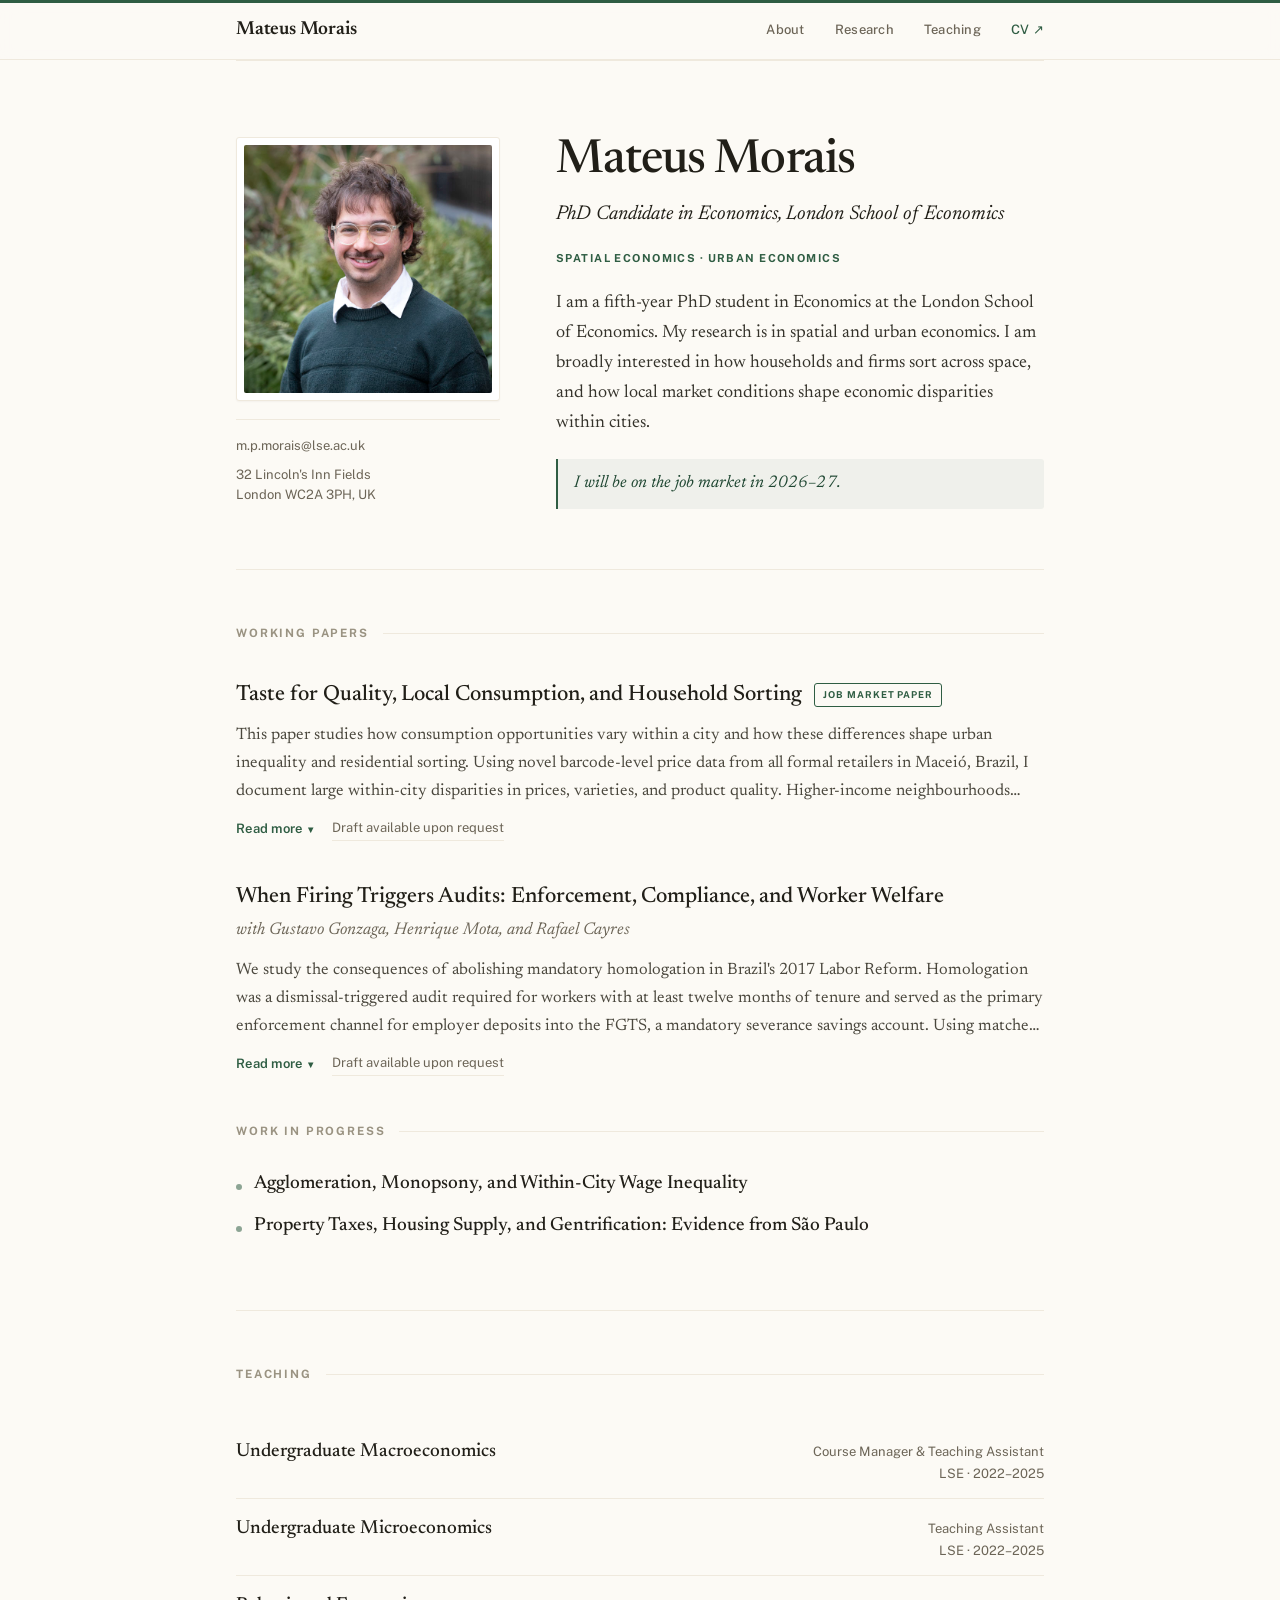
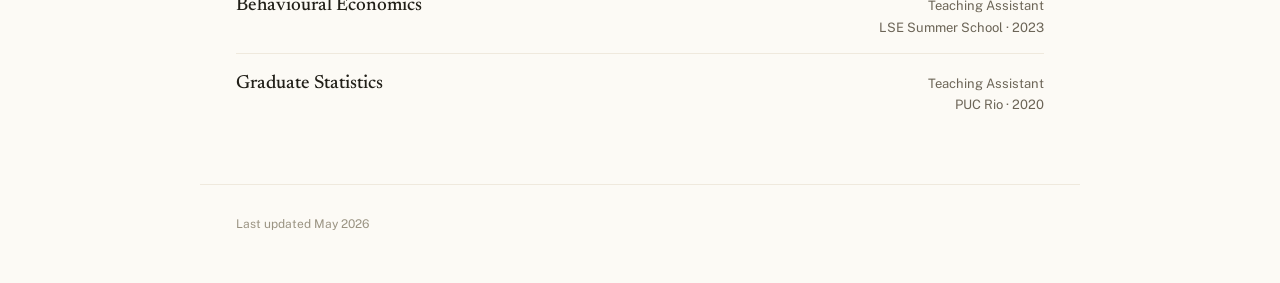
==== index.html @ fc4db218 "Initial site with GA4 analytics" ====
<!DOCTYPE html>
<html lang="en">
<head>
  <meta charset="UTF-8">
  <meta name="viewport" content="width=device-width, initial-scale=1.0">
  <meta name="description" content="Mateus Morais – PhD Candidate in Economics at the London School of Economics, researching spatial and urban economics.">
  <title>Mateus Morais</title>
  <!-- Google tag (gtag.js) -->
  <script async src="https://www.googletagmanager.com/gtag/js?id=G-FE8JDE9V4Y"></script>
  <script>
    window.dataLayer = window.dataLayer || [];
    function gtag(){dataLayer.push(arguments);}
    gtag('js', new Date());
    gtag('config', 'G-FE8JDE9V4Y');
  </script>
  <link rel="preconnect" href="https://fonts.googleapis.com">
  <link rel="preconnect" href="https://fonts.gstatic.com" crossorigin>
  <link href="https://fonts.googleapis.com/css2?family=Newsreader:ital,opsz,wght@0,6..72,400;0,6..72,500;0,6..72,600;1,6..72,400;1,6..72,500&family=Public+Sans:wght@400;500;600;700&display=swap" rel="stylesheet">
  <style>
    *, *::before, *::after { box-sizing: border-box; margin: 0; padding: 0; }

    :root {
      --paper:   #fcfaf5;
      --card:    #ffffff;
      --ink:     #211f18;
      --muted:   #6c6557;
      --faint:   #9a9382;
      --rule:    #efe9dd;
      --green:   #2f5d43;
      --green-d: #1e4631;
      --nav-h:   60px;
    }

    html { scroll-behavior: smooth; scroll-padding-top: var(--nav-h); }

    body {
      font-family: "Newsreader", Georgia, serif;
      font-optical-sizing: auto;
      font-size: 18px;
      line-height: 1.66;
      color: var(--ink);
      background: var(--paper);
      -webkit-font-smoothing: antialiased;
      text-rendering: optimizeLegibility;
    }

    .sans { font-family: "Public Sans", sans-serif; }

    /* top hairline accent */
    body::before {
      content: "";
      position: fixed; top: 0; left: 0; right: 0;
      height: 3px; background: var(--green);
      z-index: 200;
    }

    /* ── Nav ── */
    nav {
      position: sticky; top: 0; z-index: 100;
      height: var(--nav-h);
      background: rgba(252, 250, 245, 0.85);
      backdrop-filter: blur(10px); -webkit-backdrop-filter: blur(10px);
      border-bottom: 1px solid var(--rule);
    }
    .nav-inner {
      max-width: 880px; margin: 0 auto; padding: 0 36px; height: 100%;
      display: flex; align-items: center; justify-content: space-between;
    }
    .nav-name {
      font-family: "Newsreader", serif;
      font-size: 19px; font-weight: 600; letter-spacing: -0.01em;
      color: var(--ink); text-decoration: none;
    }
    .nav-links { display: flex; gap: 30px; align-items: center; }
    .nav-links a {
      font-family: "Public Sans", sans-serif;
      font-size: 13px; font-weight: 500; letter-spacing: 0.02em;
      color: var(--muted); text-decoration: none;
      transition: color 0.18s ease;
    }
    .nav-links a:hover { color: var(--green); }
    .nav-links a.nav-cv { color: var(--green); }
    .nav-links a.nav-cv:hover { color: var(--green-d); }

    main { max-width: 880px; margin: 0 auto; padding: 0 36px; }

    /* ── About ── */
    #about { padding: 76px 0 60px; }
    .about-grid {
      display: grid; grid-template-columns: 264px 1fr;
      gap: 56px; align-items: start;
    }
    .about-photo { display: flex; flex-direction: column; }
    .about-photo .frame {
      padding: 7px; background: var(--card);
      border: 1px solid var(--rule);
      border-radius: 3px;
      box-shadow: 0 1px 2px rgba(40,35,20,0.04);
    }
    .about-photo img {
      width: 100%; display: block; border-radius: 2px;
      aspect-ratio: 1 / 1; object-fit: cover; object-position: center top;
    }
    .photo-info {
      margin-top: 18px; padding-top: 16px;
      border-top: 1px solid var(--rule);
      display: flex; flex-direction: column; gap: 9px;
    }
    .photo-info a, .photo-info span {
      font-family: "Public Sans", sans-serif;
      font-size: 13px; line-height: 1.5; color: var(--muted);
      text-decoration: none;
    }
    .photo-info a:hover { color: var(--green); }
    .photo-info-address { display: flex; flex-direction: column; gap: 1px; }

    .about-text h1 {
      font-size: 47px; font-weight: 500; letter-spacing: -0.02em;
      line-height: 1.04; margin-bottom: 12px;
    }
    .about-text .role {
      font-style: italic; font-size: 20px; color: var(--ink);
      margin-bottom: 6px;
    }
    .about-text .fields {
      font-family: "Public Sans", sans-serif;
      font-size: 11px; font-weight: 700; letter-spacing: 0.13em;
      text-transform: uppercase; color: var(--green);
      margin: 18px 0 22px;
    }
    .about-text .bio { margin-bottom: 15px; color: #34322a; }
    .jm-note {
      margin-top: 20px; padding: 11px 16px;
      background: rgba(47,93,67,0.06);
      border-left: 2.5px solid var(--green);
      font-style: italic; font-size: 17px; color: var(--green-d);
      border-radius: 0 3px 3px 0;
    }

    /* ── Sections ── */
    section { padding: 54px 0; border-top: 1px solid var(--rule); }

    .section-label {
      font-family: "Public Sans", sans-serif;
      font-size: 11.5px; font-weight: 700; letter-spacing: 0.16em;
      text-transform: uppercase; color: var(--faint);
      margin-bottom: 38px;
      display: flex; align-items: center; gap: 14px;
    }
    .section-label::after {
      content: ""; flex: 1; height: 1px; background: var(--rule);
    }
    .section-sublabel {
      font-family: "Public Sans", sans-serif;
      font-size: 11.5px; font-weight: 700; letter-spacing: 0.16em;
      text-transform: uppercase; color: var(--faint);
      margin: 46px 0 30px;
      display: flex; align-items: center; gap: 14px;
    }
    .section-sublabel::after { content: ""; flex: 1; height: 1px; background: var(--rule); }

    /* ── Papers ── */
    .paper { margin-bottom: 42px; }
    .paper:last-child { margin-bottom: 0; }
    .paper-title-row {
      display: flex; align-items: baseline; gap: 12px; flex-wrap: wrap;
      margin-bottom: 5px;
    }
    .paper-title {
      font-size: 22px; font-weight: 500; line-height: 1.32; color: var(--ink);
    }
    .jmp-badge {
      font-family: "Public Sans", sans-serif;
      font-size: 9.5px; font-weight: 700; letter-spacing: 0.1em;
      text-transform: uppercase; color: var(--green);
      border: 1px solid var(--green); border-radius: 3px;
      padding: 3px 8px; white-space: nowrap; flex-shrink: 0;
      transform: translateY(-2px);
    }
    .paper-authors {
      font-style: italic; font-size: 17px; color: var(--muted); margin-bottom: 8px;
    }
    .abstract-text {
      font-size: 16.5px; line-height: 1.7; color: #4a473d;
      margin-top: 11px;
      display: -webkit-box;
      -webkit-line-clamp: 3;
      -webkit-box-orient: vertical;
      overflow: hidden;
    }
    .abstract-text.expanded {
      display: block;
      -webkit-line-clamp: unset;
      overflow: visible;
    }
    .paper-actions {
      display: flex; align-items: center; gap: 18px; margin-top: 12px;
      font-family: "Public Sans", sans-serif;
    }
    .abstract-toggle {
      background: none; border: none; padding: 0; cursor: pointer;
      font-family: "Public Sans", sans-serif; font-size: 13px; font-weight: 600;
      letter-spacing: 0.02em; color: var(--green);
      display: inline-flex; align-items: center; gap: 6px;
    }
    .abstract-toggle .chev { transition: transform 0.3s ease; font-size: 10px; }
    .abstract-toggle.open .chev { transform: rotate(180deg); }
    .abstract-toggle:hover { color: var(--green-d); }
    .paper-link {
      font-size: 13px; color: var(--muted); text-decoration: none;
      border-bottom: 1px solid var(--rule); padding-bottom: 1px;
    }
    .paper-link:hover { color: var(--green); border-color: var(--green); }

    .wip { margin-bottom: 16px; padding-left: 18px; position: relative; }
    .wip::before {
      content: ""; position: absolute; left: 0; top: 13px;
      width: 6px; height: 6px; border-radius: 50%;
      background: var(--green); opacity: 0.55;
    }
    .wip-title { font-size: 19px; font-weight: 500; line-height: 1.4; }

    /* ── Teaching ── */
    .teaching-item {
      display: flex; justify-content: space-between; align-items: baseline;
      gap: 24px; padding: 14px 0; border-bottom: 1px solid var(--rule);
    }
    .teaching-item:last-child { border-bottom: none; }
    .teaching-course { font-size: 19px; font-weight: 500; }
    .teaching-meta {
      font-family: "Public Sans", sans-serif;
      font-size: 13px; color: var(--muted); text-align: right; flex-shrink: 0;
    }

    footer {
      max-width: 880px; margin: 0 auto;
      padding: 30px 36px 48px; border-top: 1px solid var(--rule);
      font-family: "Public Sans", sans-serif;
      font-size: 12px; color: var(--faint);
    }

    @media (max-width: 720px) {
      body { font-size: 17px; }
      .about-grid { grid-template-columns: 1fr; gap: 30px; }
      .about-photo { max-width: 300px; }
      .about-text h1 { font-size: 38px; }
      .nav-inner, main { padding-left: 22px; padding-right: 22px; }
      .nav-links { gap: 18px; }
      .teaching-item { flex-direction: column; gap: 2px; }
      .teaching-meta { text-align: left; }
    }
  </style>
</head>
<body>

  <nav>
    <div class="nav-inner">
      <a href="#about" class="nav-name">Mateus Morais</a>
      <div class="nav-links">
        <a href="#about">About</a>
        <a href="#research">Research</a>
        <a href="#teaching">Teaching</a>
        <a href="cv.html" class="nav-cv">CV ↗</a>
      </div>
    </div>
  </nav>

  <main>

    <section id="about">
      <div class="about-grid">
        <div class="about-photo">
          <div class="frame"><img src="[data-uri]" alt="Mateus Morais"></div>
          <div class="photo-info">
            <a href="mailto:m.p.morais@lse.ac.uk">m.p.morais@lse.ac.uk</a>
            <div class="photo-info-address">
              <span>32 Lincoln's Inn Fields</span>
              <span>London WC2A 3PH, UK</span>
            </div>
          </div>
        </div>
        <div class="about-text">
          <h1>Mateus Morais</h1>
          <p class="role">PhD Candidate in Economics, London School of Economics</p>
          <p class="fields">Spatial Economics &middot; Urban Economics</p>
          <p class="bio">
            I am a fifth-year PhD student in Economics at the London School of
            Economics. My research is in spatial and urban economics. I am broadly interested in how households and firms sort across space, and how local market conditions shape economic disparities within cities.
          </p>
          <p class="jm-note">I will be on the job market in 2026–27.</p>
        </div>
      </div>
    </section>

    <section id="research">
      <p class="section-label">Working Papers</p>

      <div class="paper">
        <div class="paper-title-row">
          <span class="paper-title">Taste for Quality, Local Consumption, and Household Sorting</span>
          <span class="jmp-badge">Job Market Paper</span>
        </div>
        <p class="abstract-text" id="abs-1">
          This paper studies how consumption opportunities vary within a city and how these
          differences shape urban inequality and residential sorting. Using novel barcode-level
          price data from all formal retailers in Maceió, Brazil, I document large within-city
          disparities in prices, varieties, and product quality. Higher-income neighbourhoods
          offer greater variety and quality at systematically higher prices. To interpret these
          patterns, I develop a quantitative spatial model in which households value varieties
          and quality differently by income, and firms choose both locations and product
          assortments. In this environment, neighbourhood composition affects the market size
          for a given variety, creating consumption externalities: households benefit from
          living near others with similar preferences because it expands the set of varieties
          they can access. The model clarifies how these endogenous differences in product
          availability and pricing generate an amenity that attracts richer households and
          amplifies spatial inequality. A counterfactual that eliminates local shopping frictions
          substantially reduces income-gradient sorting, quantifying how endogenous retail supply
          amplifies spatial inequality through the consumption channel.
        </p>
        <div class="paper-actions">
          <button class="abstract-toggle" data-target="abs-1">Read more <span class="chev">▾</span></button>
          <a href="mailto:m.p.morais@lse.ac.uk?subject=Draft request: When Firing Triggers Audits" class="paper-link">Draft available upon request</a>
        </div>
      </div>

      <div class="paper">
        <div class="paper-title-row">
          <span class="paper-title">When Firing Triggers Audits: Enforcement, Compliance, and Worker Welfare</span>
        </div>
        <p class="paper-authors">with Gustavo Gonzaga, Henrique Mota, and Rafael Cayres</p>
        <p class="abstract-text" id="abs-2">
          We study the consequences of abolishing mandatory homologation in Brazil's 2017 Labor
          Reform. Homologation was a dismissal-triggered audit required for workers with at least
          twelve months of tenure and served as the primary enforcement channel for employer
          deposits into the FGTS, a mandatory severance savings account. Using matched
          employer–employee administrative data and a differences-in-differences design that
          compares workers at 11 versus 12 months of tenure before and after the reform, we find
          that unjustified dismissal rates at 11 months fell by 0.524 percentage points — about
          16% of the pre-reform level. Effects are largest in small firms, low-inspection sectors,
          and among less-educated workers, consistent with non-compliance being more prevalent
          where oversight is weakest. We then estimate a search-and-matching model with learning
          and endogenous compliance, disciplined by the full tenure-hazard profile. Estimated on
          pre-reform data only, the model predicts that the month-11 spike disappears after
          homologation is removed — an out-of-sample prediction confirmed by the data. The model
          implies that routine inspections alone are insufficient to sustain compliance, so the
          reform increases evasion. Although job stability improves, within the model per-worker
          welfare falls by 0.92 monthly wages because the loss of enforced savings contributions
          outweighs the reduction in anticipatory dismissals. Overall, enforcement design matters
          as much as statutory firing costs.
        </p>
        <div class="paper-actions">
          <button class="abstract-toggle" data-target="abs-2">Read more <span class="chev">▾</span></button>
          <a href="mailto:m.p.morais@lse.ac.uk?subject=Draft request: When Firing Triggers Audits" class="paper-link">Draft available upon request</a>
        </div>
      </div>

      <p class="section-sublabel">Work in Progress</p>

      <div class="wip"><p class="wip-title">Agglomeration, Monopsony, and Within-City Wage Inequality</p></div>
      <div class="wip"><p class="wip-title">Property Taxes, Housing Supply, and Gentrification: Evidence from São Paulo</p></div>

    </section>

    <section id="teaching">
      <p class="section-label">Teaching</p>

      <div class="teaching-item">
        <p class="teaching-course">Undergraduate Macroeconomics</p>
        <p class="teaching-meta">Course Manager &amp; Teaching Assistant<br>LSE · 2022–2025</p>
      </div>
      <div class="teaching-item">
        <p class="teaching-course">Undergraduate Microeconomics</p>
        <p class="teaching-meta">Teaching Assistant<br>LSE · 2022–2025</p>
      </div>
      <div class="teaching-item">
        <p class="teaching-course">Behavioural Economics</p>
        <p class="teaching-meta">Teaching Assistant<br>LSE Summer School · 2023</p>
      </div>
      <div class="teaching-item">
        <p class="teaching-course">Graduate Statistics</p>
        <p class="teaching-meta">Teaching Assistant<br>PUC Rio · 2020</p>
      </div>

    </section>

  </main>

  <footer>Last updated May 2026</footer>

  <script>
    document.querySelectorAll('.abstract-toggle').forEach(function (btn) {
      var el = document.getElementById(btn.dataset.target);
      btn.addEventListener('click', function () {
        var open = el.classList.toggle('expanded');
        btn.classList.toggle('open', open);
        btn.firstChild.textContent = open ? 'Read less ' : 'Read more ';
      });
    });
  </script>

</body>
</html>
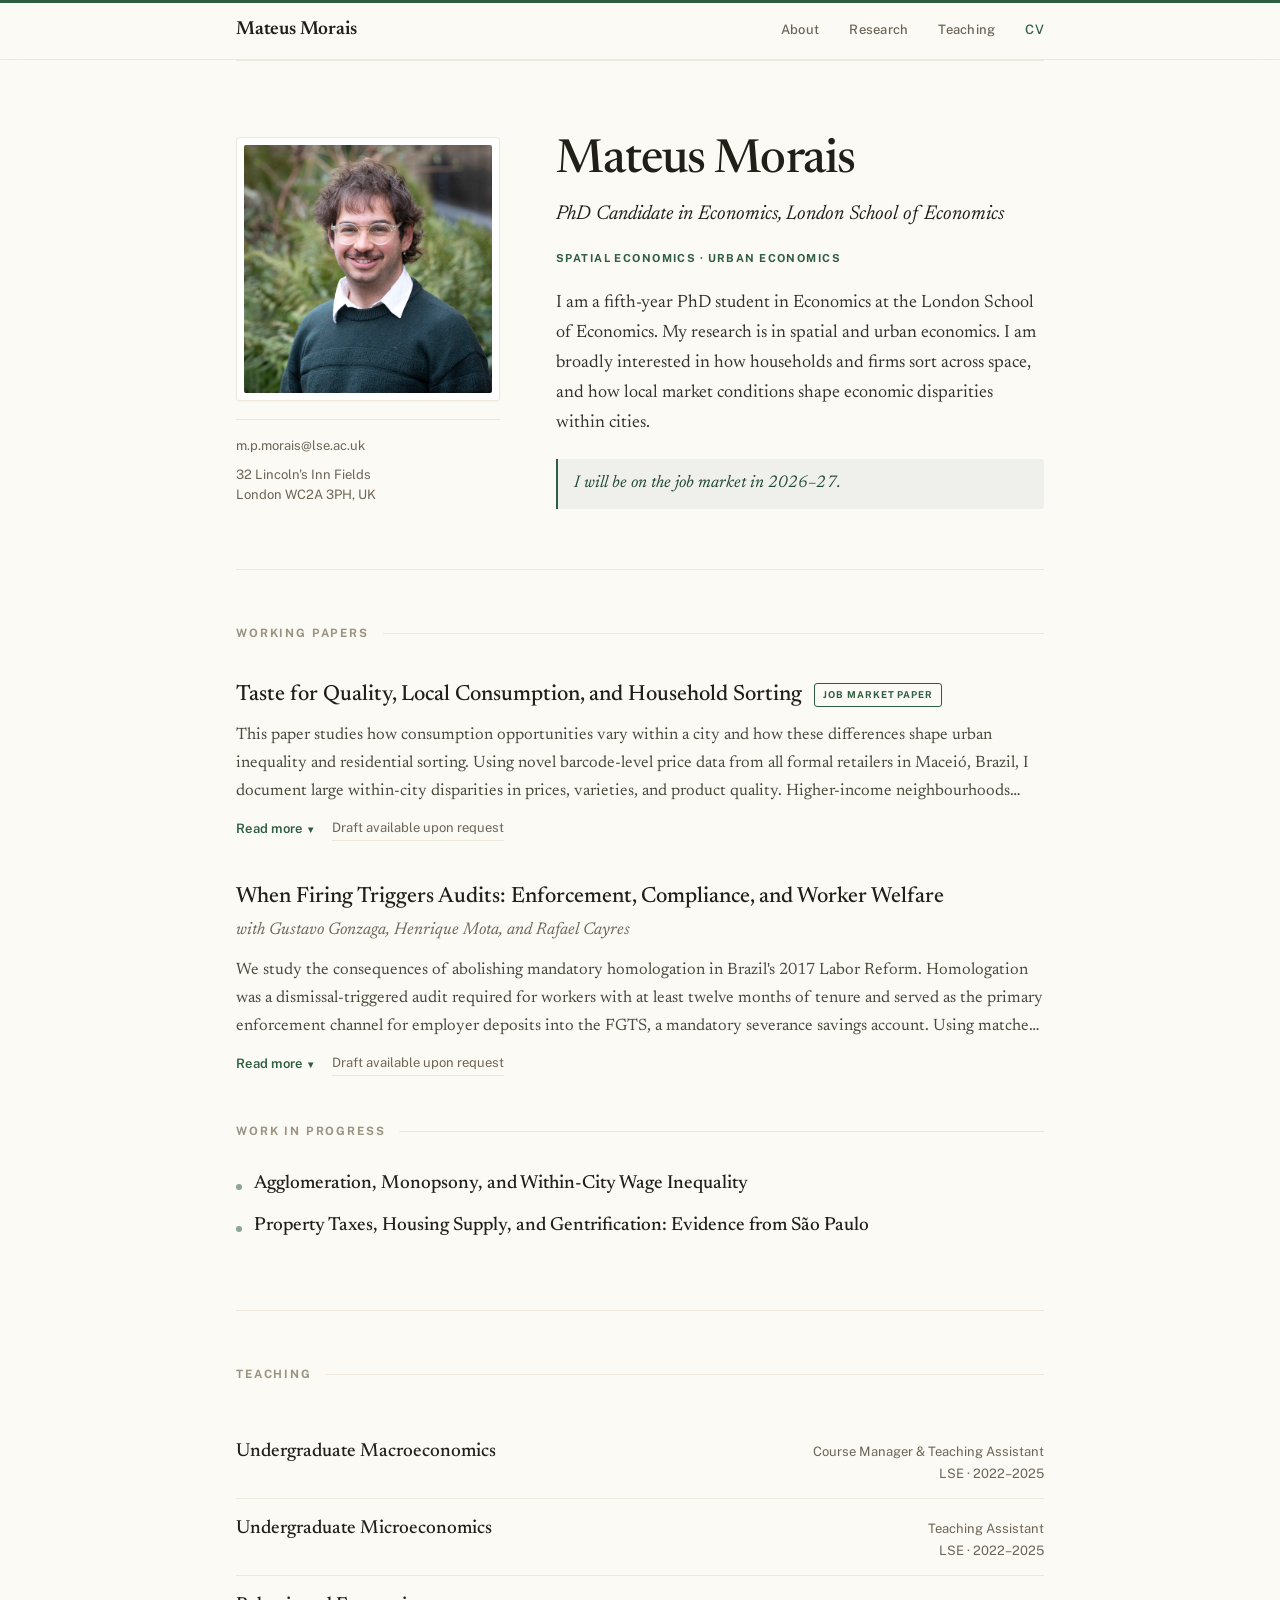
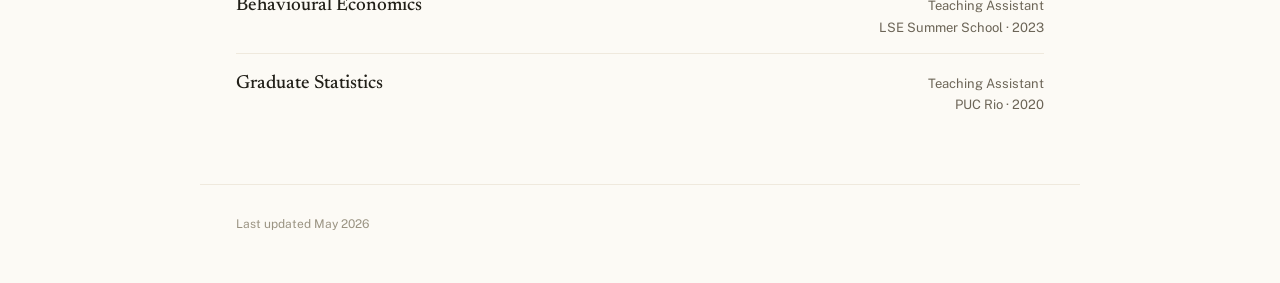
==== commit 6b8ace36: "Fix mobile layout: center photo and contact info, remove arrow from CV link" ====
--- a/index.html
+++ b/index.html
@@ -242,7 +242,8 @@
     @media (max-width: 720px) {
       body { font-size: 17px; }
       .about-grid { grid-template-columns: 1fr; gap: 30px; }
-      .about-photo { max-width: 300px; }
+      .about-photo { max-width: 300px; margin: 0 auto; }
+      .photo-info { align-items: center; text-align: center; }
       .about-text h1 { font-size: 38px; }
       .nav-inner, main { padding-left: 22px; padding-right: 22px; }
       .nav-links { gap: 18px; }
@@ -260,7 +261,7 @@
         <a href="#about">About</a>
         <a href="#research">Research</a>
         <a href="#teaching">Teaching</a>
-        <a href="cv.html" class="nav-cv">CV ↗</a>
+        <a href="cv.html" class="nav-cv">CV</a>
       </div>
     </div>
   </nav>
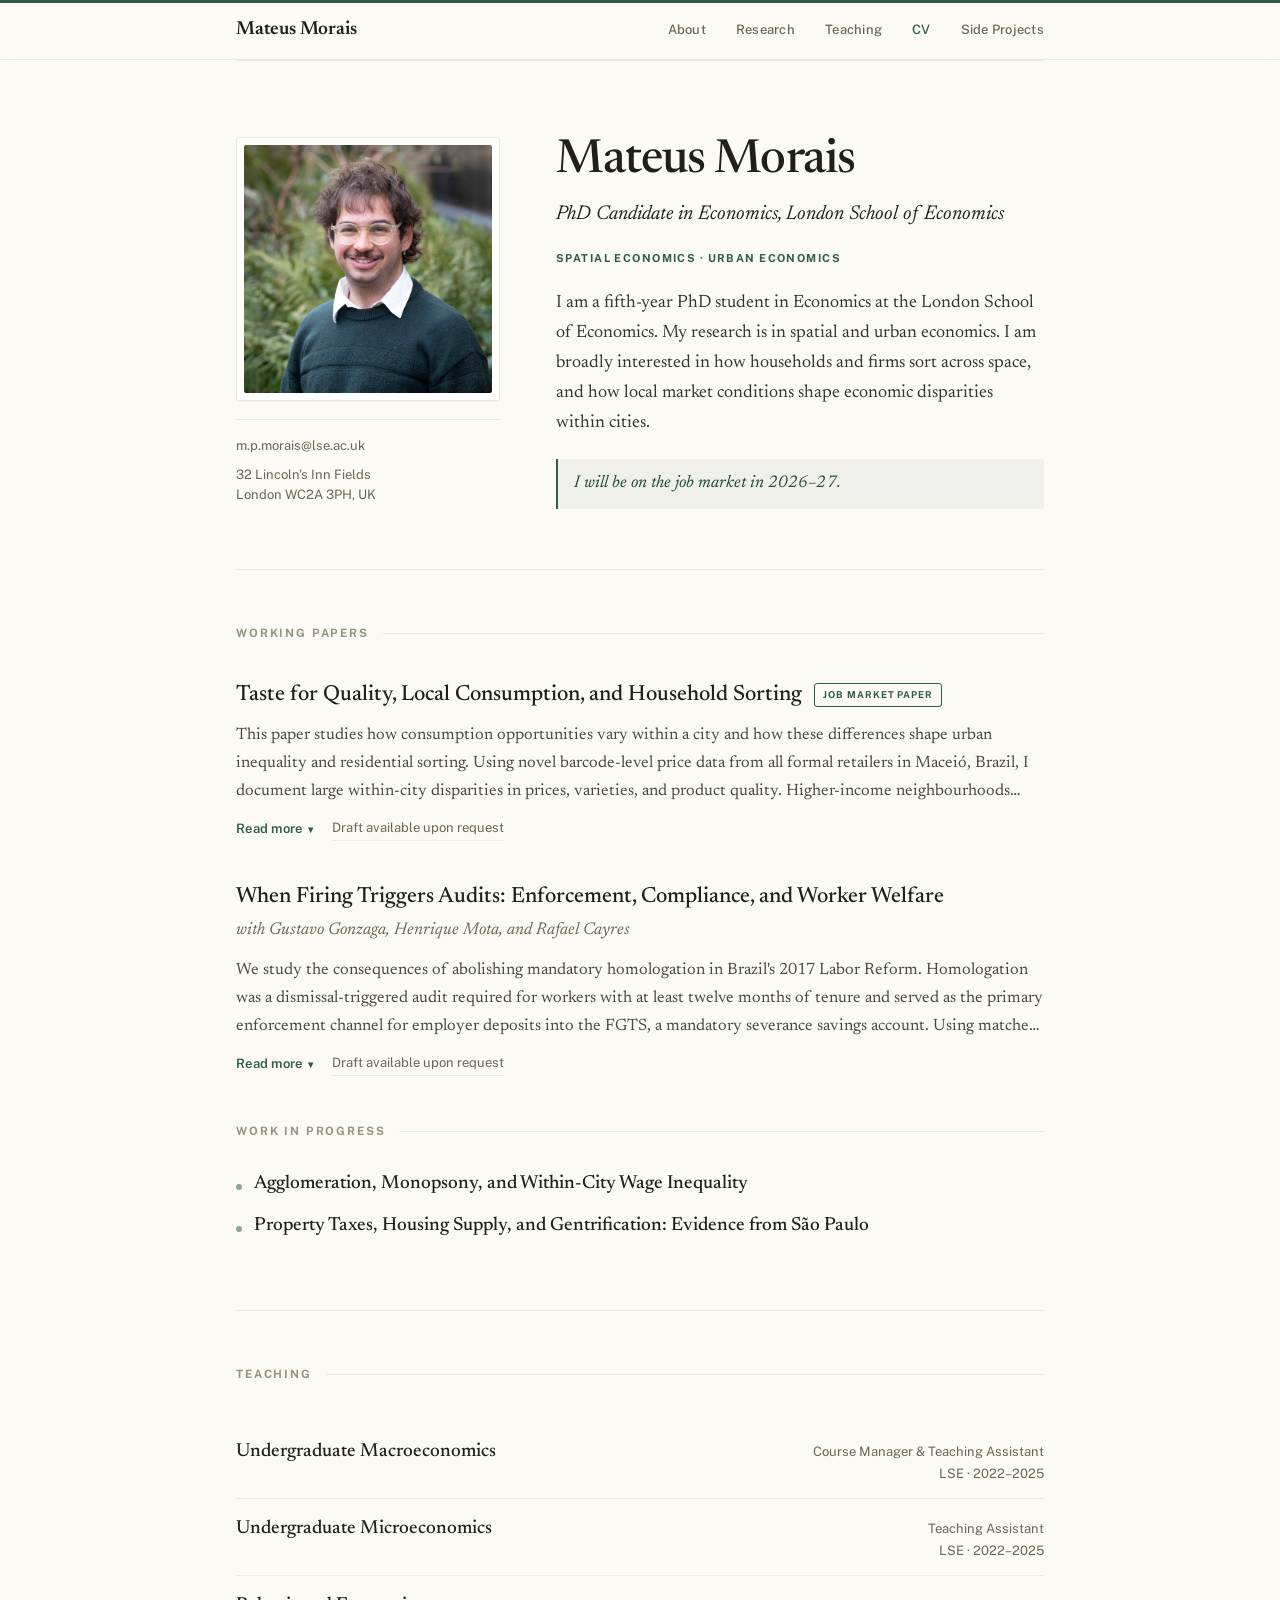
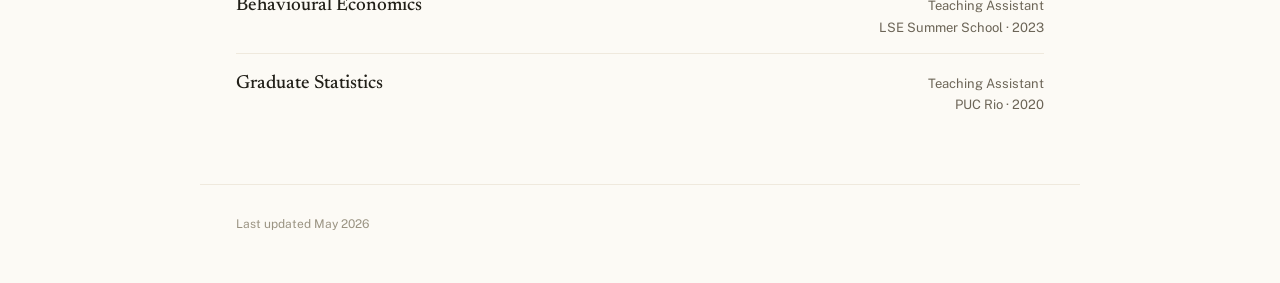
==== commit 3e08dcb3: "Add Side Projects page with Chess Coach, link from nav" ====
--- a/index.html
+++ b/index.html
@@ -5,6 +5,36 @@
   <meta name="viewport" content="width=device-width, initial-scale=1.0">
   <meta name="description" content="Mateus Morais – PhD Candidate in Economics at the London School of Economics, researching spatial and urban economics.">
   <title>Mateus Morais</title>
+  <!-- Open Graph / social preview -->
+  <meta property="og:type" content="profile">
+  <meta property="og:url" content="https://mateusmorais.com/">
+  <meta property="og:title" content="Mateus Morais – PhD Candidate in Economics">
+  <meta property="og:description" content="PhD Candidate in Economics at the London School of Economics. Research in spatial and urban economics. On the job market 2026–27.">
+  <meta property="og:image" content="https://mateusmorais.com/photo.jpg">
+  <meta property="og:image:width" content="648">
+  <meta property="og:image:height" content="648">
+  <meta name="twitter:card" content="summary">
+  <meta name="twitter:title" content="Mateus Morais – PhD Candidate in Economics">
+  <meta name="twitter:description" content="PhD Candidate in Economics at the London School of Economics. Research in spatial and urban economics.">
+  <meta name="twitter:image" content="https://mateusmorais.com/photo.jpg">
+  <!-- Structured data -->
+  <script type="application/ld+json">
+  {
+    "@context": "https://schema.org",
+    "@type": "Person",
+    "name": "Mateus Morais",
+    "url": "https://mateusmorais.com",
+    "image": "https://mateusmorais.com/photo.jpg",
+    "jobTitle": "PhD Candidate in Economics",
+    "affiliation": {
+      "@type": "Organization",
+      "name": "London School of Economics"
+    },
+    "email": "m.p.morais@lse.ac.uk",
+    "sameAs": [],
+    "description": "PhD Candidate in Economics at the London School of Economics, researching spatial and urban economics."
+  }
+  </script>
   <!-- Google tag (gtag.js) -->
   <script async src="https://www.googletagmanager.com/gtag/js?id=G-FE8JDE9V4Y"></script>
   <script>
@@ -241,12 +271,15 @@
 
     @media (max-width: 720px) {
       body { font-size: 17px; }
+      .nav-name { display: none; }
+      .nav-links { gap: 18px; }
+      .nav-inner, main { padding-left: 22px; padding-right: 22px; }
       .about-grid { grid-template-columns: 1fr; gap: 30px; }
       .about-photo { max-width: 300px; margin: 0 auto; }
       .photo-info { align-items: center; text-align: center; }
-      .about-text h1 { font-size: 38px; }
-      .nav-inner, main { padding-left: 22px; padding-right: 22px; }
-      .nav-links { gap: 18px; }
+      .about-text h1 { font-size: 38px; text-align: center; }
+      .about-text .role { text-align: center; }
+      .about-text .fields { text-align: center; }
       .teaching-item { flex-direction: column; gap: 2px; }
       .teaching-meta { text-align: left; }
     }
@@ -262,6 +295,7 @@
         <a href="#research">Research</a>
         <a href="#teaching">Teaching</a>
         <a href="cv.html" class="nav-cv">CV</a>
+        <a href="projects.html">Side Projects</a>
       </div>
     </div>
   </nav>
@@ -389,12 +423,30 @@
   <footer>Last updated May 2026</footer>
 
   <script>
+    // Abstract toggles + expand tracking
     document.querySelectorAll('.abstract-toggle').forEach(function (btn) {
       var el = document.getElementById(btn.dataset.target);
       btn.addEventListener('click', function () {
         var open = el.classList.toggle('expanded');
         btn.classList.toggle('open', open);
         btn.firstChild.textContent = open ? 'Read less ' : 'Read more ';
+        if (open) {
+          var title = btn.closest('.paper').querySelector('.paper-title').textContent.trim();
+          gtag('event', 'abstract_expand', { paper_title: title });
+        }
+      });
+    });
+
+    // CV click tracking
+    document.querySelector('.nav-cv').addEventListener('click', function () {
+      gtag('event', 'cv_click');
+    });
+
+    // Paper link click tracking
+    document.querySelectorAll('.paper-link').forEach(function (link) {
+      link.addEventListener('click', function () {
+        var title = link.closest('.paper').querySelector('.paper-title').textContent.trim();
+        gtag('event', 'paper_link_click', { paper_title: title });
       });
     });
   </script>
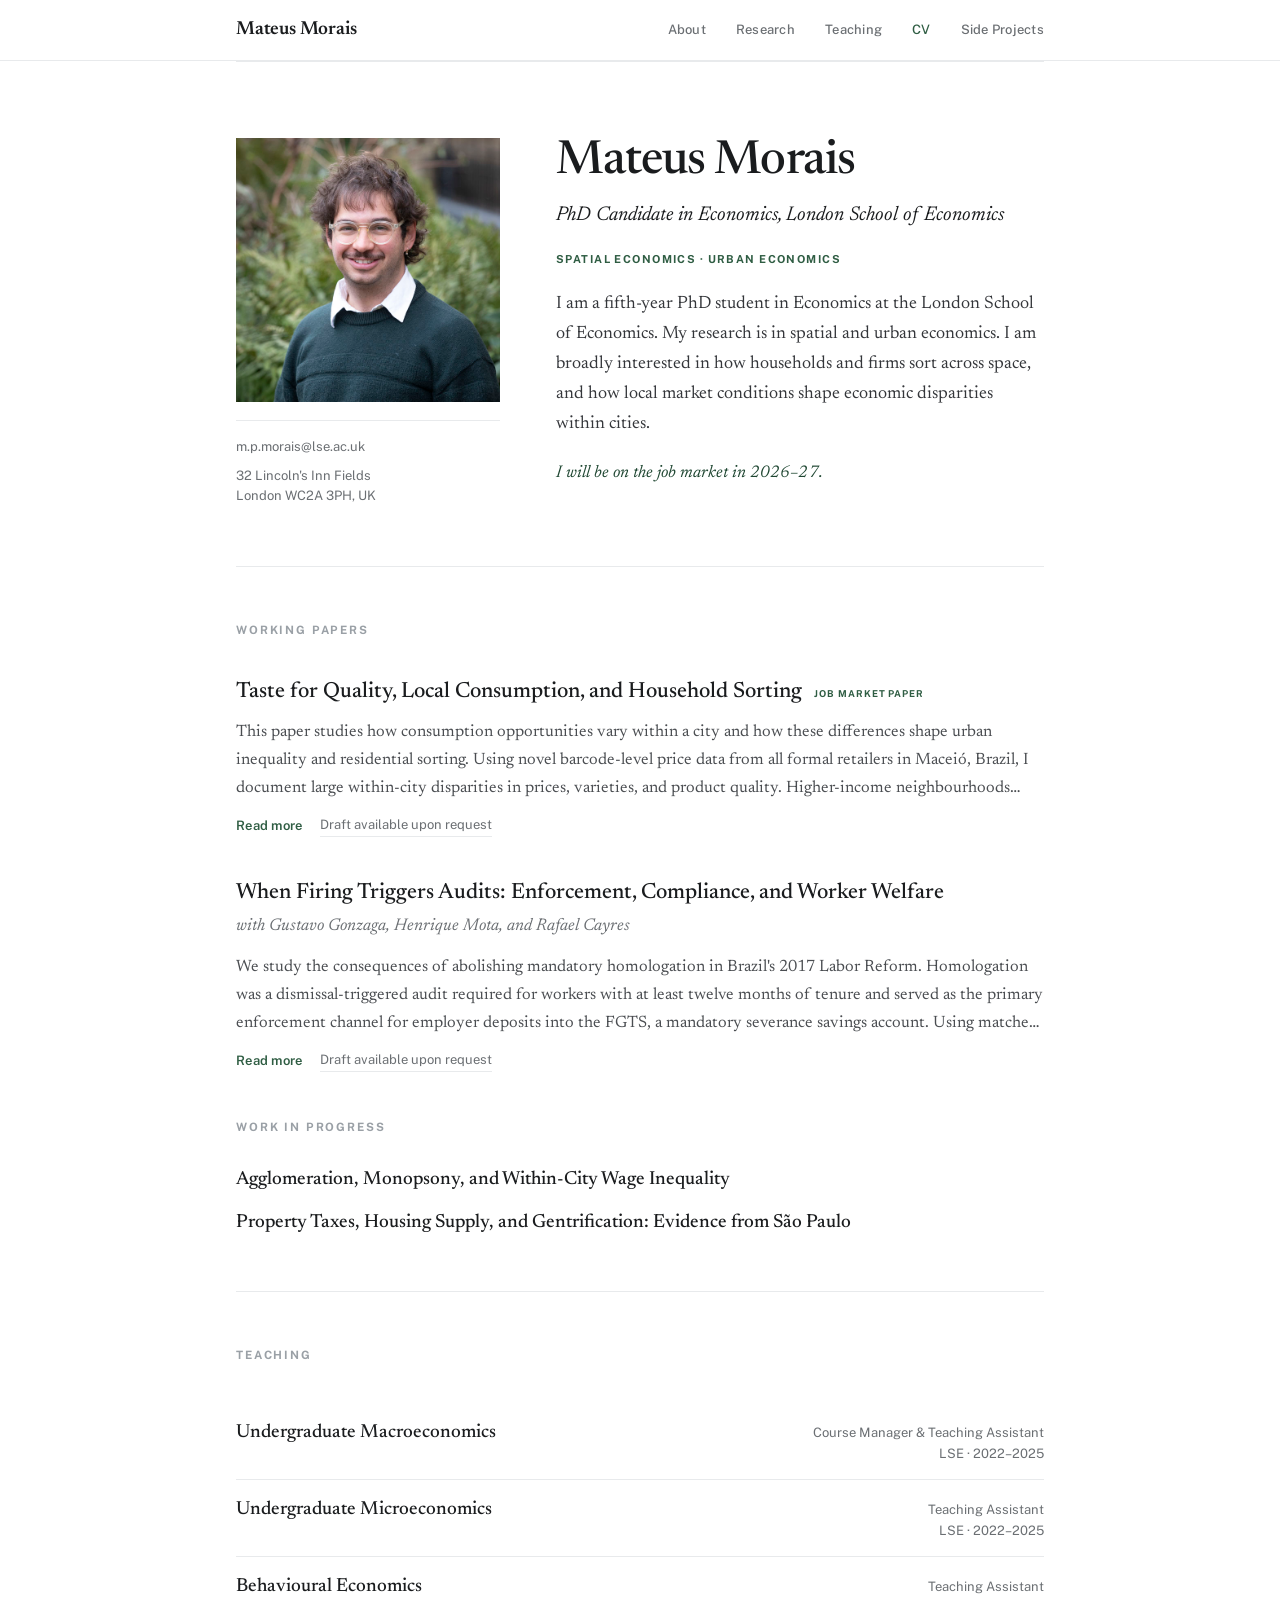
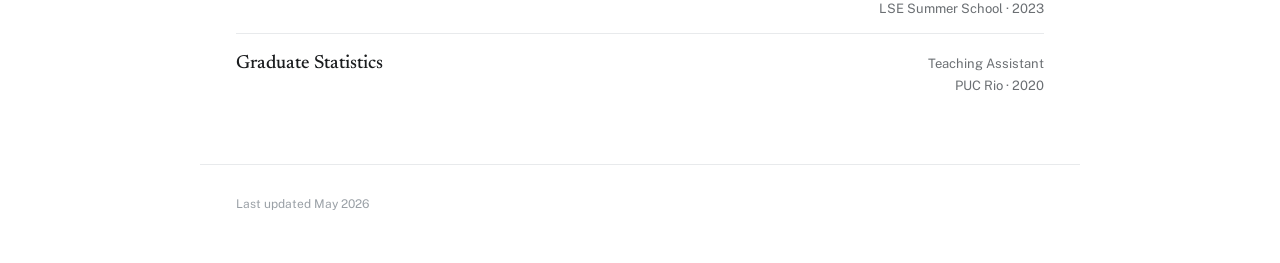
==== commit 51d84b7d: "Apply design refresh across home, CV, and side projects Translate the Claude Design canvas artboards" ====
--- a/index.html
+++ b/index.html
@@ -50,12 +50,13 @@
     *, *::before, *::after { box-sizing: border-box; margin: 0; padding: 0; }
 
     :root {
-      --paper:   #fcfaf5;
-      --card:    #ffffff;
-      --ink:     #211f18;
-      --muted:   #6c6557;
-      --faint:   #9a9382;
-      --rule:    #efe9dd;
+      --paper:   #ffffff;
+      --ink:     #1a1c1e;
+      --body:    #34363a;
+      --abstract:#4a4d51;
+      --muted:   #6b6f73;
+      --faint:   #9aa0a6;
+      --rule:    #e8eaec;
       --green:   #2f5d43;
       --green-d: #1e4631;
       --nav-h:   60px;
@@ -76,32 +77,25 @@
 
     .sans { font-family: "Public Sans", sans-serif; }
 
-    /* top hairline accent */
-    body::before {
-      content: "";
-      position: fixed; top: 0; left: 0; right: 0;
-      height: 3px; background: var(--green);
-      z-index: 200;
-    }
-
     /* ── Nav ── */
     nav {
       position: sticky; top: 0; z-index: 100;
-      height: var(--nav-h);
-      background: rgba(252, 250, 245, 0.85);
+      background: rgba(255, 255, 255, 0.9);
       backdrop-filter: blur(10px); -webkit-backdrop-filter: blur(10px);
       border-bottom: 1px solid var(--rule);
     }
     .nav-inner {
-      max-width: 880px; margin: 0 auto; padding: 0 36px; height: 100%;
-      display: flex; align-items: center; justify-content: space-between;
+      max-width: 880px; margin: 0 auto; padding: 0 36px; height: var(--nav-h);
+      display: flex; align-items: center; justify-content: space-between; gap: 24px;
     }
     .nav-name {
       font-family: "Newsreader", serif;
       font-size: 19px; font-weight: 600; letter-spacing: -0.01em;
       color: var(--ink); text-decoration: none;
     }
-    .nav-links { display: flex; gap: 30px; align-items: center; }
+    .nav-links {
+      display: flex; flex-wrap: wrap; gap: 12px 30px; align-items: center;
+    }
     .nav-links a {
       font-family: "Public Sans", sans-serif;
       font-size: 13px; font-weight: 500; letter-spacing: 0.02em;
@@ -121,14 +115,8 @@
       gap: 56px; align-items: start;
     }
     .about-photo { display: flex; flex-direction: column; }
-    .about-photo .frame {
-      padding: 7px; background: var(--card);
-      border: 1px solid var(--rule);
-      border-radius: 3px;
-      box-shadow: 0 1px 2px rgba(40,35,20,0.04);
-    }
     .about-photo img {
-      width: 100%; display: block; border-radius: 2px;
+      width: 100%; height: auto; display: block;
       aspect-ratio: 1 / 1; object-fit: cover; object-position: center top;
     }
     .photo-info {
@@ -158,13 +146,12 @@
       text-transform: uppercase; color: var(--green);
       margin: 18px 0 22px;
     }
-    .about-text .bio { margin-bottom: 15px; color: #34322a; }
+    .about-text .bio {
+      margin-bottom: 15px; color: var(--body); text-wrap: pretty;
+    }
     .jm-note {
-      margin-top: 20px; padding: 11px 16px;
-      background: rgba(47,93,67,0.06);
-      border-left: 2.5px solid var(--green);
+      margin-top: 20px;
       font-style: italic; font-size: 17px; color: var(--green-d);
-      border-radius: 0 3px 3px 0;
     }
 
     /* ── Sections ── */
@@ -175,19 +162,13 @@
       font-size: 11.5px; font-weight: 700; letter-spacing: 0.16em;
       text-transform: uppercase; color: var(--faint);
       margin-bottom: 38px;
-      display: flex; align-items: center; gap: 14px;
-    }
-    .section-label::after {
-      content: ""; flex: 1; height: 1px; background: var(--rule);
     }
     .section-sublabel {
       font-family: "Public Sans", sans-serif;
       font-size: 11.5px; font-weight: 700; letter-spacing: 0.16em;
       text-transform: uppercase; color: var(--faint);
       margin: 46px 0 30px;
-      display: flex; align-items: center; gap: 14px;
-    }
-    .section-sublabel::after { content: ""; flex: 1; height: 1px; background: var(--rule); }
+    }
 
     /* ── Papers ── */
     .paper { margin-bottom: 42px; }
@@ -203,16 +184,14 @@
       font-family: "Public Sans", sans-serif;
       font-size: 9.5px; font-weight: 700; letter-spacing: 0.1em;
       text-transform: uppercase; color: var(--green);
-      border: 1px solid var(--green); border-radius: 3px;
-      padding: 3px 8px; white-space: nowrap; flex-shrink: 0;
-      transform: translateY(-2px);
+      white-space: nowrap; flex-shrink: 0;
     }
     .paper-authors {
       font-style: italic; font-size: 17px; color: var(--muted); margin-bottom: 8px;
     }
     .abstract-text {
-      font-size: 16.5px; line-height: 1.7; color: #4a473d;
-      margin-top: 11px;
+      font-size: 16.5px; line-height: 1.7; color: var(--abstract);
+      margin-top: 11px; text-wrap: pretty;
       display: -webkit-box;
       -webkit-line-clamp: 3;
       -webkit-box-orient: vertical;
@@ -224,17 +203,15 @@
       overflow: visible;
     }
     .paper-actions {
-      display: flex; align-items: center; gap: 18px; margin-top: 12px;
-      font-family: "Public Sans", sans-serif;
+      display: flex; align-items: center; flex-wrap: wrap; gap: 18px;
+      margin-top: 12px;
+      font-family: "Public Sans", sans-serif; font-size: 13px;
     }
     .abstract-toggle {
       background: none; border: none; padding: 0; cursor: pointer;
       font-family: "Public Sans", sans-serif; font-size: 13px; font-weight: 600;
       letter-spacing: 0.02em; color: var(--green);
-      display: inline-flex; align-items: center; gap: 6px;
-    }
-    .abstract-toggle .chev { transition: transform 0.3s ease; font-size: 10px; }
-    .abstract-toggle.open .chev { transform: rotate(180deg); }
+    }
     .abstract-toggle:hover { color: var(--green-d); }
     .paper-link {
       font-size: 13px; color: var(--muted); text-decoration: none;
@@ -242,18 +219,17 @@
     }
     .paper-link:hover { color: var(--green); border-color: var(--green); }
 
-    .wip { margin-bottom: 16px; padding-left: 18px; position: relative; }
-    .wip::before {
-      content: ""; position: absolute; left: 0; top: 13px;
-      width: 6px; height: 6px; border-radius: 50%;
-      background: var(--green); opacity: 0.55;
-    }
-    .wip-title { font-size: 19px; font-weight: 500; line-height: 1.4; }
+    .wip-title {
+      font-size: 19px; font-weight: 500; line-height: 1.4;
+      margin-bottom: 16px; text-wrap: pretty;
+    }
+    .wip-title:last-child { margin-bottom: 0; }
 
     /* ── Teaching ── */
     .teaching-item {
       display: flex; justify-content: space-between; align-items: baseline;
-      gap: 24px; padding: 14px 0; border-bottom: 1px solid var(--rule);
+      flex-wrap: wrap; gap: 4px 24px; padding: 14px 0;
+      border-bottom: 1px solid var(--rule);
     }
     .teaching-item:last-child { border-bottom: none; }
     .teaching-course { font-size: 19px; font-weight: 500; }
@@ -272,8 +248,8 @@
     @media (max-width: 720px) {
       body { font-size: 17px; }
       .nav-name { display: none; }
-      .nav-links { gap: 18px; }
-      .nav-inner, main { padding-left: 22px; padding-right: 22px; }
+      .nav-links { gap: 12px 18px; }
+      .nav-inner, main, footer { padding-left: 22px; padding-right: 22px; }
       .about-grid { grid-template-columns: 1fr; gap: 30px; }
       .about-photo { max-width: 300px; margin: 0 auto; }
       .photo-info { align-items: center; text-align: center; }
@@ -305,7 +281,7 @@
     <section id="about">
       <div class="about-grid">
         <div class="about-photo">
-          <div class="frame"><img src="[data-uri]" alt="Mateus Morais"></div>
+          <img src="photo.jpg" width="648" height="648" alt="Mateus Morais">
           <div class="photo-info">
             <a href="mailto:m.p.morais@lse.ac.uk">m.p.morais@lse.ac.uk</a>
             <div class="photo-info-address">
@@ -353,8 +329,8 @@
           amplifies spatial inequality through the consumption channel.
         </p>
         <div class="paper-actions">
-          <button class="abstract-toggle" data-target="abs-1">Read more <span class="chev">▾</span></button>
-          <a href="mailto:m.p.morais@lse.ac.uk?subject=Draft request: When Firing Triggers Audits" class="paper-link">Draft available upon request</a>
+          <button class="abstract-toggle" data-target="abs-1">Read more</button>
+          <a href="mailto:m.p.morais@lse.ac.uk?subject=Draft request: Taste for Quality, Local Consumption, and Household Sorting" class="paper-link">Draft available upon request</a>
         </div>
       </div>
 
@@ -384,15 +360,15 @@
           as much as statutory firing costs.
         </p>
         <div class="paper-actions">
-          <button class="abstract-toggle" data-target="abs-2">Read more <span class="chev">▾</span></button>
+          <button class="abstract-toggle" data-target="abs-2">Read more</button>
           <a href="mailto:m.p.morais@lse.ac.uk?subject=Draft request: When Firing Triggers Audits" class="paper-link">Draft available upon request</a>
         </div>
       </div>
 
       <p class="section-sublabel">Work in Progress</p>
 
-      <div class="wip"><p class="wip-title">Agglomeration, Monopsony, and Within-City Wage Inequality</p></div>
-      <div class="wip"><p class="wip-title">Property Taxes, Housing Supply, and Gentrification: Evidence from São Paulo</p></div>
+      <p class="wip-title">Agglomeration, Monopsony, and Within-City Wage Inequality</p>
+      <p class="wip-title">Property Taxes, Housing Supply, and Gentrification: Evidence from São Paulo</p>
 
     </section>
 
@@ -428,8 +404,7 @@
       var el = document.getElementById(btn.dataset.target);
       btn.addEventListener('click', function () {
         var open = el.classList.toggle('expanded');
-        btn.classList.toggle('open', open);
-        btn.firstChild.textContent = open ? 'Read less ' : 'Read more ';
+        btn.textContent = open ? 'Read less' : 'Read more';
         if (open) {
           var title = btn.closest('.paper').querySelector('.paper-title').textContent.trim();
           gtag('event', 'abstract_expand', { paper_title: title });
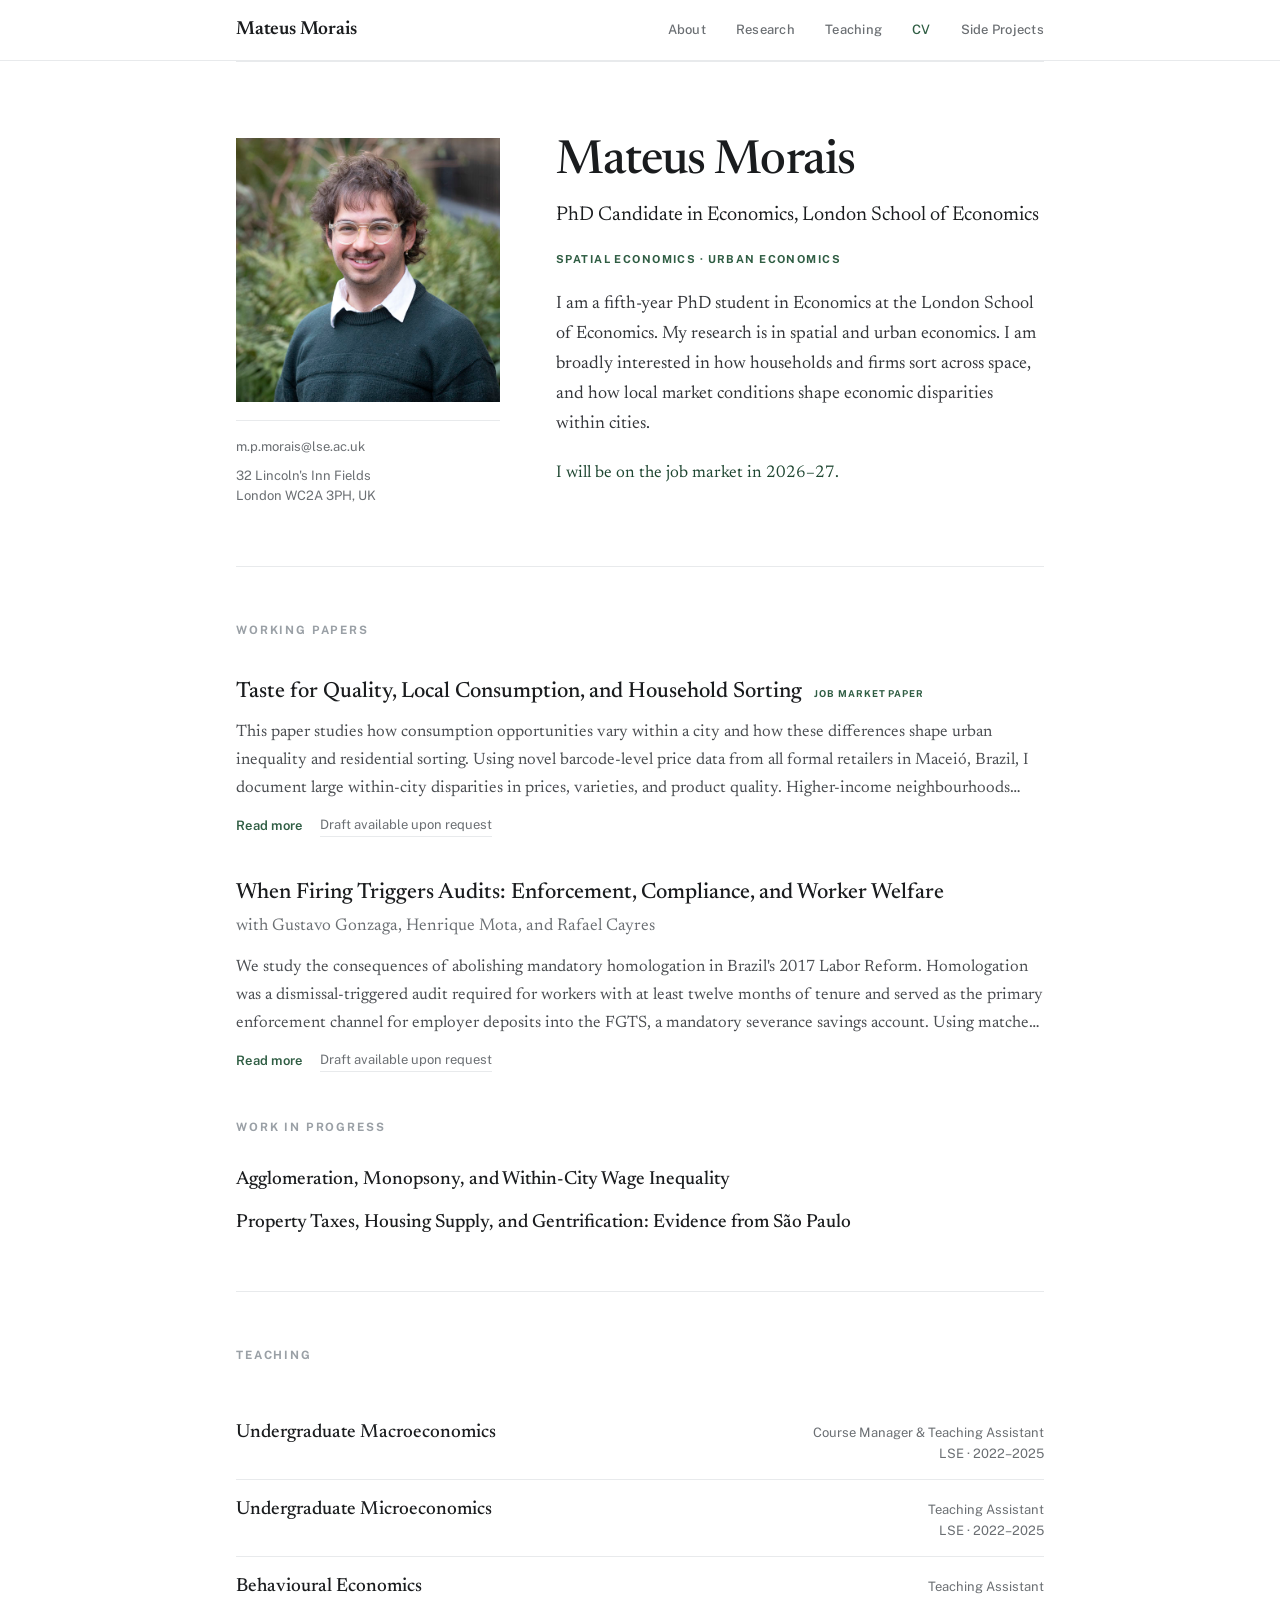
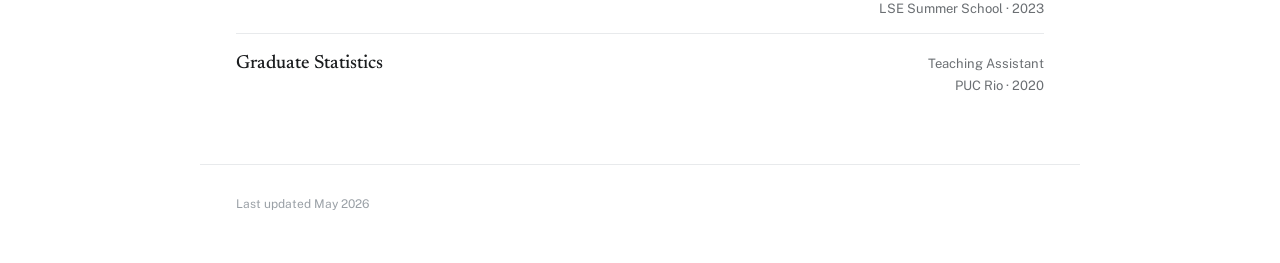
==== commit 8035d69c: "Remove italics from the home page Set the role line, job-market note, and paper co-author line uprig" ====
--- a/index.html
+++ b/index.html
@@ -137,7 +137,7 @@
       line-height: 1.04; margin-bottom: 12px;
     }
     .about-text .role {
-      font-style: italic; font-size: 20px; color: var(--ink);
+      font-size: 20px; color: var(--ink);
       margin-bottom: 6px;
     }
     .about-text .fields {
@@ -151,7 +151,7 @@
     }
     .jm-note {
       margin-top: 20px;
-      font-style: italic; font-size: 17px; color: var(--green-d);
+      font-size: 17px; color: var(--green-d);
     }
 
     /* ── Sections ── */
@@ -187,7 +187,7 @@
       white-space: nowrap; flex-shrink: 0;
     }
     .paper-authors {
-      font-style: italic; font-size: 17px; color: var(--muted); margin-bottom: 8px;
+      font-size: 17px; color: var(--muted); margin-bottom: 8px;
     }
     .abstract-text {
       font-size: 16.5px; line-height: 1.7; color: var(--abstract);
